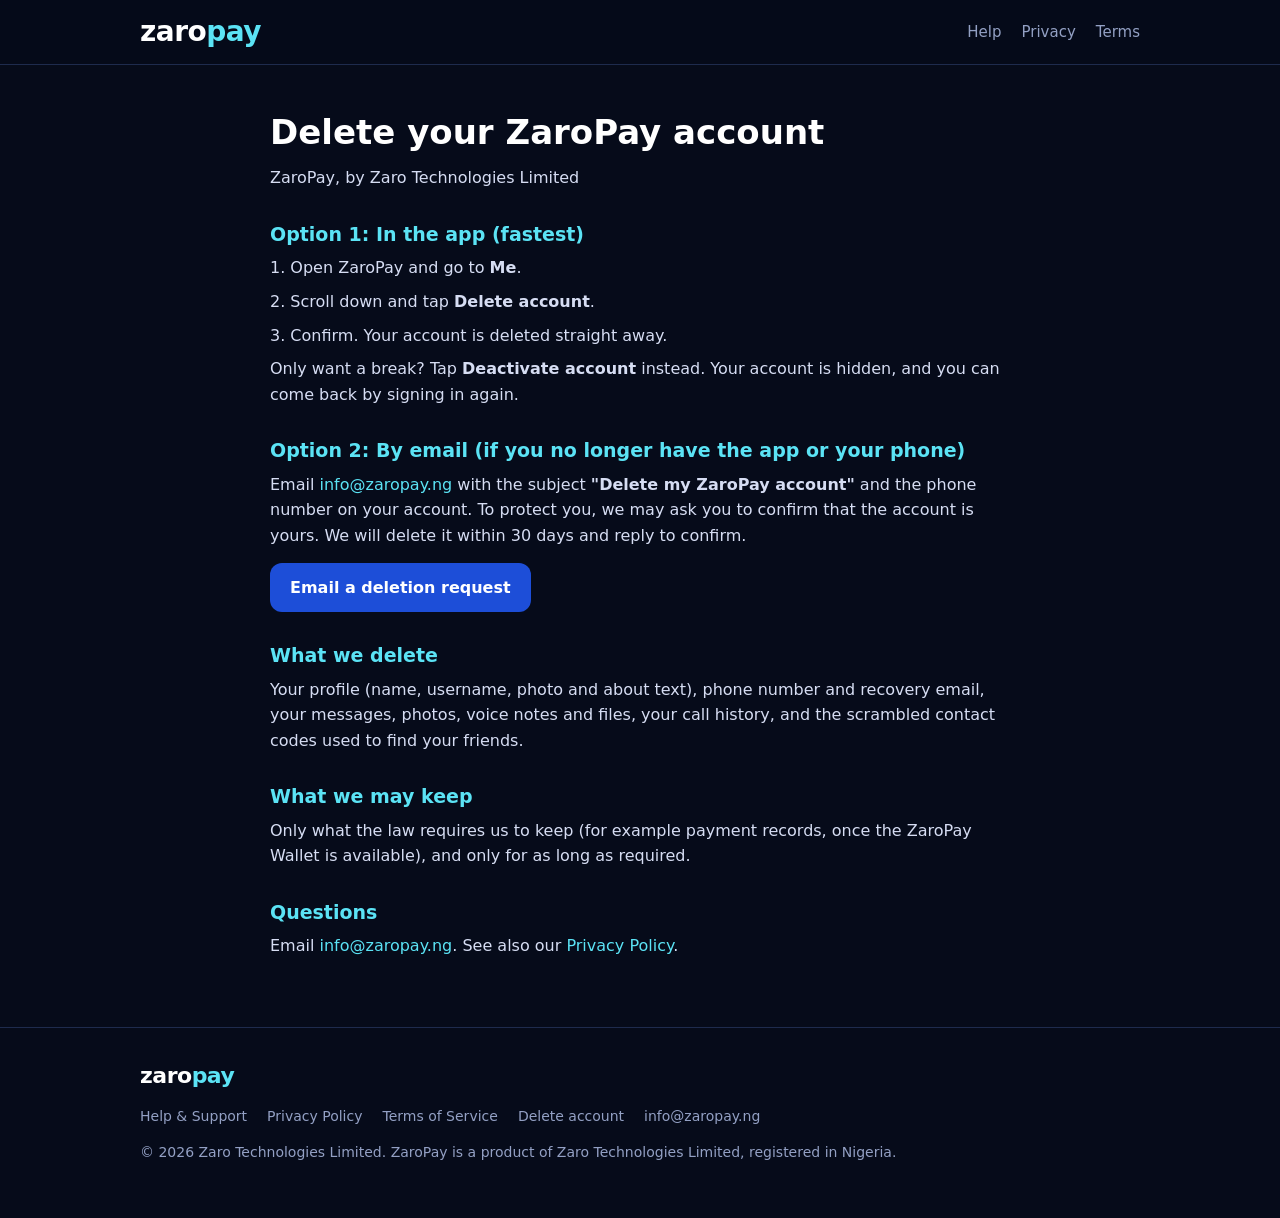
==== delete-account.html @ af41dea1 "Add delete-account page" ====
<!doctype html>
<html lang="en">
<head>
<meta charset="utf-8">
<meta name="viewport" content="width=device-width, initial-scale=1">
<title>Delete your ZaroPay account</title>
<meta name="description" content="How to delete your ZaroPay account and what happens to your data.">
<link rel="icon" href="favicon.svg" type="image/svg+xml">
<link rel="stylesheet" href="style.css">
</head>
<body>
<header class="top"><div class="wrap nav">
  <a href="/" class="brand"><span class="zaro">zaro</span><span class="pay">pay</span></a>
  <nav><a href="/help">Help</a><a href="/privacy">Privacy</a><a href="/terms">Terms</a></nav>
</div></header>
<main class="wrap doc">
  <h1>Delete your ZaroPay account</h1>
  <p class="updated">ZaroPay, by Zaro Technologies Limited</p>
  <section><h2>Option 1: In the app (fastest)</h2>
  <p>1. Open ZaroPay and go to <b>Me</b>.</p>
  <p>2. Scroll down and tap <b>Delete account</b>.</p>
  <p>3. Confirm. Your account is deleted straight away.</p>
  <p>Only want a break? Tap <b>Deactivate account</b> instead. Your account is hidden, and you can come back by signing in again.</p></section>
  <section><h2>Option 2: By email (if you no longer have the app or your phone)</h2>
  <p>Email <a href="mailto:info@zaropay.ng?subject=Delete%20my%20ZaroPay%20account&body=Please%20delete%20my%20ZaroPay%20account.%0A%0APhone%20number%20on%20my%20account%20(with%20country%20code)%3A%20%0AUsername%20(if%20you%20remember%20it)%3A%20%0A">info@zaropay.ng</a> with the subject <b>"Delete my ZaroPay account"</b> and the phone number on your account. To protect you, we may ask you to confirm that the account is yours. We will delete it within 30 days and reply to confirm.</p>
  <p><a class="btn" href="mailto:info@zaropay.ng?subject=Delete%20my%20ZaroPay%20account&body=Please%20delete%20my%20ZaroPay%20account.%0A%0APhone%20number%20on%20my%20account%20(with%20country%20code)%3A%20%0AUsername%20(if%20you%20remember%20it)%3A%20%0A">Email a deletion request</a></p></section>
  <section><h2>What we delete</h2>
  <p>Your profile (name, username, photo and about text), phone number and recovery email, your messages, photos, voice notes and files, your call history, and the scrambled contact codes used to find your friends.</p></section>
  <section><h2>What we may keep</h2>
  <p>Only what the law requires us to keep (for example payment records, once the ZaroPay Wallet is available), and only for as long as required.</p></section>
  <section><h2>Questions</h2>
  <p>Email <a href="mailto:info@zaropay.ng">info@zaropay.ng</a>. See also our <a href="/privacy">Privacy Policy</a>.</p></section>
</main>
<footer class="foot"><div class="wrap">
  <div class="brand small"><span class="zaro">zaro</span><span class="pay">pay</span></div>
  <nav><a href="/help">Help &amp; Support</a><a href="/privacy">Privacy Policy</a><a href="/terms">Terms of Service</a><a href="/delete-account">Delete account</a><a href="mailto:info@zaropay.ng">info@zaropay.ng</a></nav>
  <p>© 2026 Zaro Technologies Limited. ZaroPay is a product of Zaro Technologies Limited, registered in Nigeria.</p>
</div></footer>
</body>
</html>
---- style.css ----
:root{--bg:#060B1A;--card:#0E1830;--line:#1E2B4D;--text:#FFFFFF;--muted:#93A0C4;--blue:#1D4ED8;--blue2:#2563EB;--cyan:#5BE3F5}
*{box-sizing:border-box}
html,body{margin:0;background:var(--bg);color:var(--text);font-family:system-ui,-apple-system,"Segoe UI",Roboto,Arial,sans-serif;line-height:1.6}
a{color:var(--cyan);text-decoration:none}
a:hover{text-decoration:underline}
.wrap{max-width:1040px;margin:0 auto;padding:0 20px}
.top{position:sticky;top:0;background:rgba(6,11,26,.92);backdrop-filter:blur(8px);border-bottom:1px solid var(--line);z-index:5}
.nav{display:flex;align-items:center;justify-content:space-between;height:64px}
.nav nav a{color:var(--muted);margin-left:20px;font-size:15px}
.brand{font-weight:800;font-size:28px;letter-spacing:-.5px;text-decoration:none!important}
.brand.small{font-size:22px}
.zaro{color:#fff}.pay{color:var(--cyan)}
.hero{background:radial-gradient(900px 420px at 20% 0%,#1D4ED8 0%,rgba(29,78,216,.25) 45%,transparent 75%);padding:90px 0 70px}
.eyebrow{color:var(--cyan);font-weight:600;letter-spacing:.5px;margin:0 0 12px}
.hero h1{font-size:clamp(34px,6vw,58px);line-height:1.1;margin:0 0 18px;letter-spacing:-1px}
.hero h1 span{color:var(--cyan)}
.lead{color:#C9D3F0;font-size:18px;max-width:620px;margin:0 0 30px}
.stores{display:flex;gap:12px;flex-wrap:wrap}
.store{display:inline-flex;align-items:center;gap:8px;background:#fff;color:#060B1A;font-weight:700;padding:12px 18px;border-radius:12px}
.store em{font-style:normal;font-weight:600;font-size:12px;background:var(--blue);color:#fff;padding:2px 8px;border-radius:20px}
.feats{display:grid;grid-template-columns:repeat(auto-fit,minmax(280px,1fr));gap:16px;padding:40px 20px}
.card{background:var(--card);border:1px solid var(--line);border-radius:18px;padding:22px}
.card .ic{font-size:30px}
.card h3{margin:10px 0 6px;font-size:19px}
.card p{margin:0;color:var(--muted)}
.contact{text-align:center;padding:40px 20px 60px}
.contact h2{margin:0 0 6px}
.contact p{color:var(--muted)}
.doc{padding:40px 20px 60px;max-width:780px}
.doc h1{font-size:34px;margin:0 0 6px}
.updated{color:var(--muted);margin:0 0 24px}
.doc h2{font-size:19px;color:var(--cyan);margin:28px 0 6px}
.doc p{color:#D6DDF3;margin:0 0 8px}
.foot{border-top:1px solid var(--line);padding:30px 0 40px;color:var(--muted);font-size:14px}
.foot nav{display:flex;flex-wrap:wrap;gap:8px 20px;margin:12px 0}
.foot nav a{color:var(--muted)}
@media (max-width:560px){.nav nav a{margin-left:12px;font-size:14px}.brand{font-size:24px}.hero{padding:60px 0 50px}}
.btn{display:inline-block;background:var(--blue);color:#fff!important;font-weight:700;padding:12px 20px;border-radius:12px;margin-top:6px}
.btn:hover{background:var(--blue2);text-decoration:none!important}
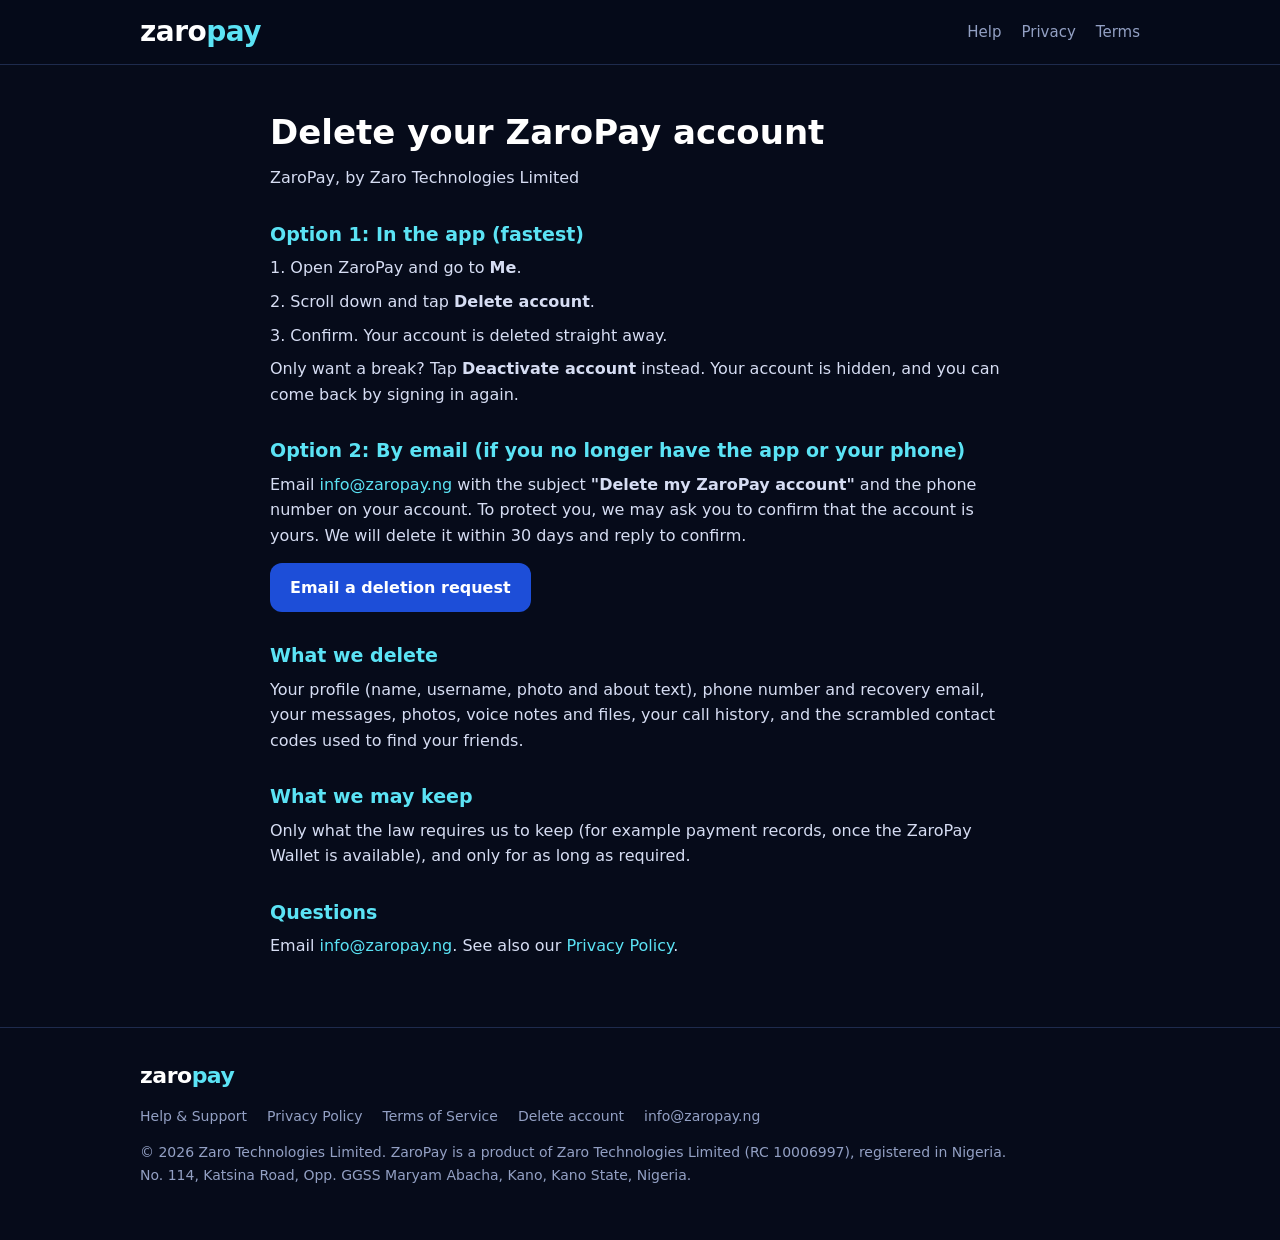
==== commit 1bd3f267: "Add files via upload ZARO TECHNOLOGIES LIMITED" ====
--- a/delete-account.html
+++ b/delete-account.html
@@ -34,7 +34,7 @@
 <footer class="foot"><div class="wrap">
   <div class="brand small"><span class="zaro">zaro</span><span class="pay">pay</span></div>
   <nav><a href="/help">Help &amp; Support</a><a href="/privacy">Privacy Policy</a><a href="/terms">Terms of Service</a><a href="/delete-account">Delete account</a><a href="mailto:info@zaropay.ng">info@zaropay.ng</a></nav>
-  <p>© 2026 Zaro Technologies Limited. ZaroPay is a product of Zaro Technologies Limited, registered in Nigeria.</p>
+  <p>© 2026 Zaro Technologies Limited. ZaroPay is a product of Zaro Technologies Limited (RC 10006997), registered in Nigeria.<br>No. 114, Katsina Road, Opp. GGSS Maryam Abacha, Kano, Kano State, Nigeria.</p>
 </div></footer>
 </body>
 </html>
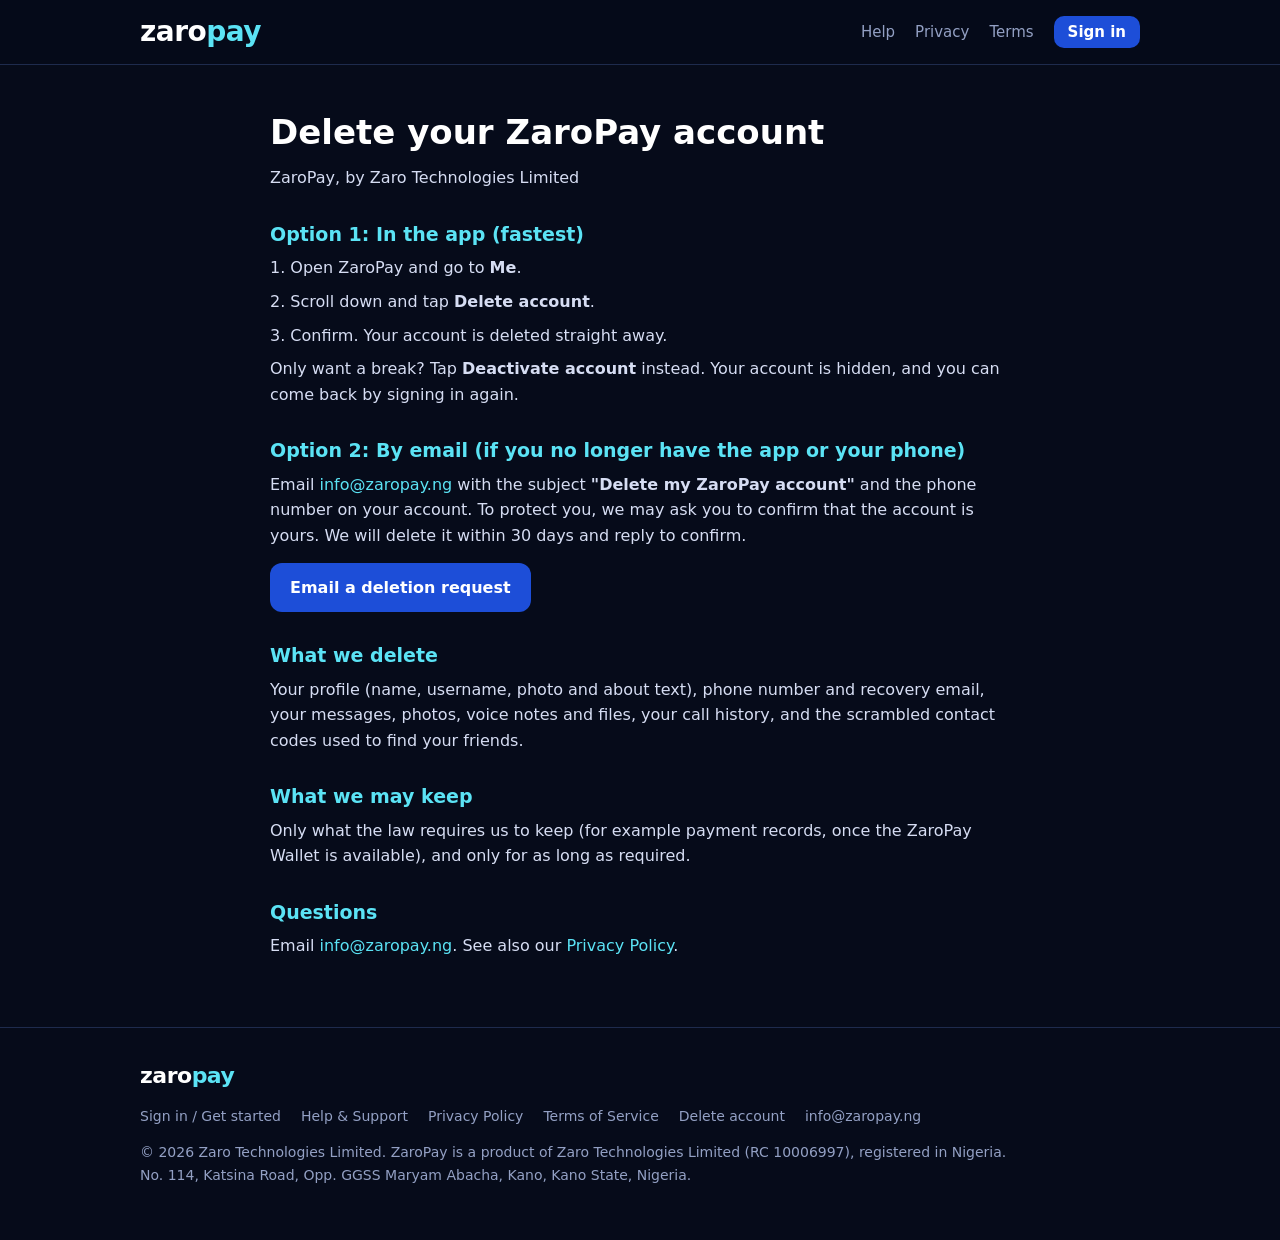
==== commit 7e4206f1: "Add sign-in page and OTP explanation" ====
--- a/delete-account.html
+++ b/delete-account.html
@@ -11,7 +11,7 @@
 <body>
 <header class="top"><div class="wrap nav">
   <a href="/" class="brand"><span class="zaro">zaro</span><span class="pay">pay</span></a>
-  <nav><a href="/help">Help</a><a href="/privacy">Privacy</a><a href="/terms">Terms</a></nav>
+  <nav><a href="/help">Help</a><a href="/privacy">Privacy</a><a href="/terms">Terms</a><a href="/signin" class="navbtn">Sign in</a></nav>
 </div></header>
 <main class="wrap doc">
   <h1>Delete your ZaroPay account</h1>
@@ -33,7 +33,7 @@
 </main>
 <footer class="foot"><div class="wrap">
   <div class="brand small"><span class="zaro">zaro</span><span class="pay">pay</span></div>
-  <nav><a href="/help">Help &amp; Support</a><a href="/privacy">Privacy Policy</a><a href="/terms">Terms of Service</a><a href="/delete-account">Delete account</a><a href="mailto:info@zaropay.ng">info@zaropay.ng</a></nav>
+  <nav><a href="/signin">Sign in / Get started</a><a href="/help">Help &amp; Support</a><a href="/privacy">Privacy Policy</a><a href="/terms">Terms of Service</a><a href="/delete-account">Delete account</a><a href="mailto:info@zaropay.ng">info@zaropay.ng</a></nav>
   <p>© 2026 Zaro Technologies Limited. ZaroPay is a product of Zaro Technologies Limited (RC 10006997), registered in Nigeria.<br>No. 114, Katsina Road, Opp. GGSS Maryam Abacha, Kano, Kano State, Nigeria.</p>
 </div></footer>
 </body>
--- a/style.css
+++ b/style.css
@@ -37,3 +37,24 @@
 @media (max-width:560px){.nav nav a{margin-left:12px;font-size:14px}.brand{font-size:24px}.hero{padding:60px 0 50px}}
 .btn{display:inline-block;background:var(--blue);color:#fff!important;font-weight:700;padding:12px 20px;border-radius:12px;margin-top:6px}
 .btn:hover{background:var(--blue2);text-decoration:none!important}
+
+.navbtn{background:var(--blue);color:#fff!important;padding:7px 14px;border-radius:10px;font-weight:700}
+.cta{display:flex;gap:12px;flex-wrap:wrap;margin:0 0 22px}
+.btn.ghost{background:transparent;border:1.5px solid var(--cyan);color:var(--cyan)!important}
+.muted{color:var(--muted)}.small{font-size:14px}
+.how,.signin{display:grid;grid-template-columns:1.2fr .8fr;gap:40px;align-items:center;padding:40px 20px}
+.signin{align-items:start;padding-top:50px;padding-bottom:60px}
+.how h2,.signin h1{font-size:clamp(26px,4vw,36px);margin:0 0 8px;letter-spacing:-.5px}
+.signin h2{font-size:19px;color:var(--cyan);margin:28px 0 8px}
+.steps{counter-reset:s;list-style:none;padding:0;margin:18px 0}
+.steps li{counter-increment:s;position:relative;padding:12px 0 12px 52px;border-bottom:1px solid var(--line);color:#D6DDF3}
+.steps li:before{content:counter(s);position:absolute;left:0;top:10px;width:34px;height:34px;border-radius:50%;background:var(--blue);color:#fff;font-weight:800;display:flex;align-items:center;justify-content:center}
+.list{padding-left:20px;color:#D6DDF3}.list li{margin:6px 0}
+.phone{justify-self:center;width:280px;background:var(--card);border:1px solid var(--line);border-radius:34px;padding:26px 20px 24px;box-shadow:0 20px 60px rgba(29,78,216,.35);text-align:center}
+.ph-top{font-weight:800;font-size:22px;margin-bottom:18px}
+.ph-title{font-weight:700;font-size:18px;margin:0 0 6px}
+.ph-sub{color:var(--muted);font-size:13px;margin:0 0 16px}
+.otp{display:flex;gap:6px;justify-content:center;margin:0 0 18px}
+.otp span{width:34px;height:44px;border-radius:10px;background:#16213F;border:1px solid #2C3B66;display:flex;align-items:center;justify-content:center;font-size:20px;font-weight:700}
+.ph-btn{background:var(--blue);border-radius:12px;padding:11px;font-weight:700;margin-bottom:12px}
+@media (max-width:760px){.how,.signin{grid-template-columns:1fr}.nav nav a{margin-left:10px}}
